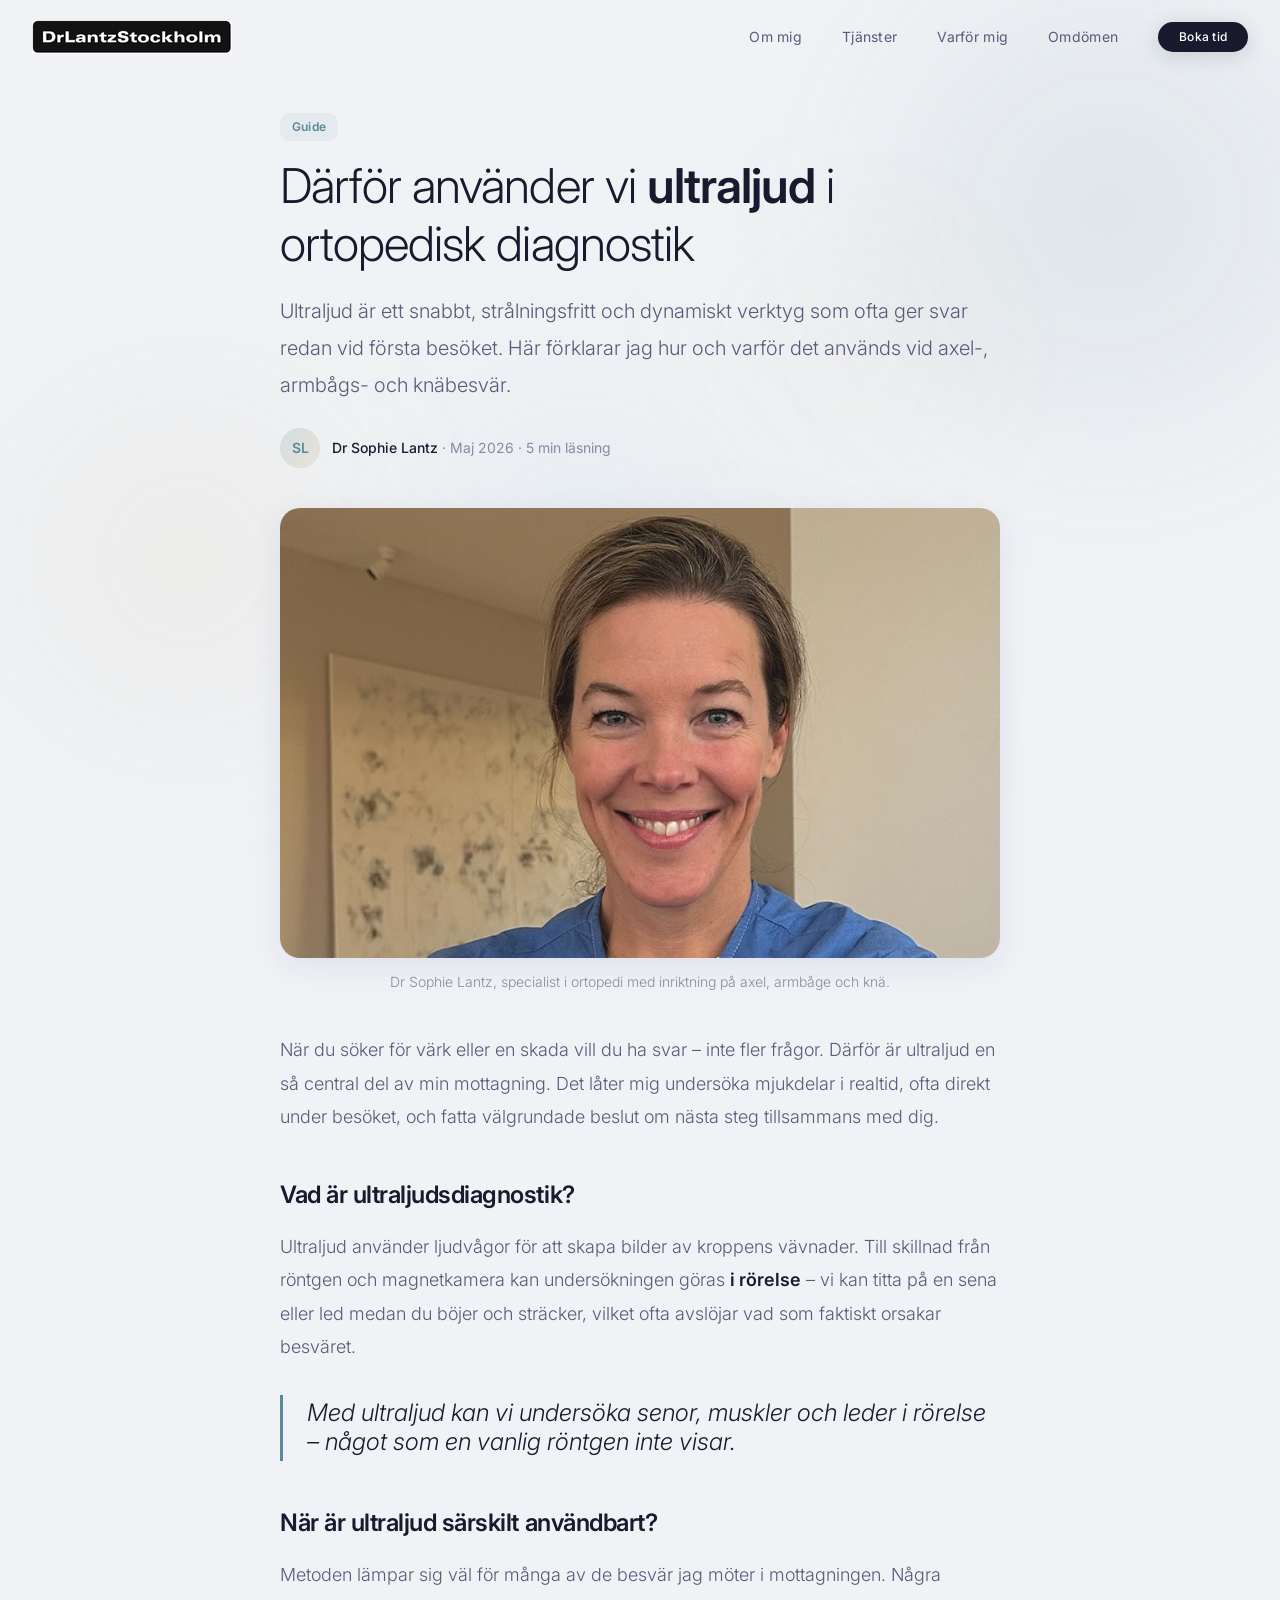
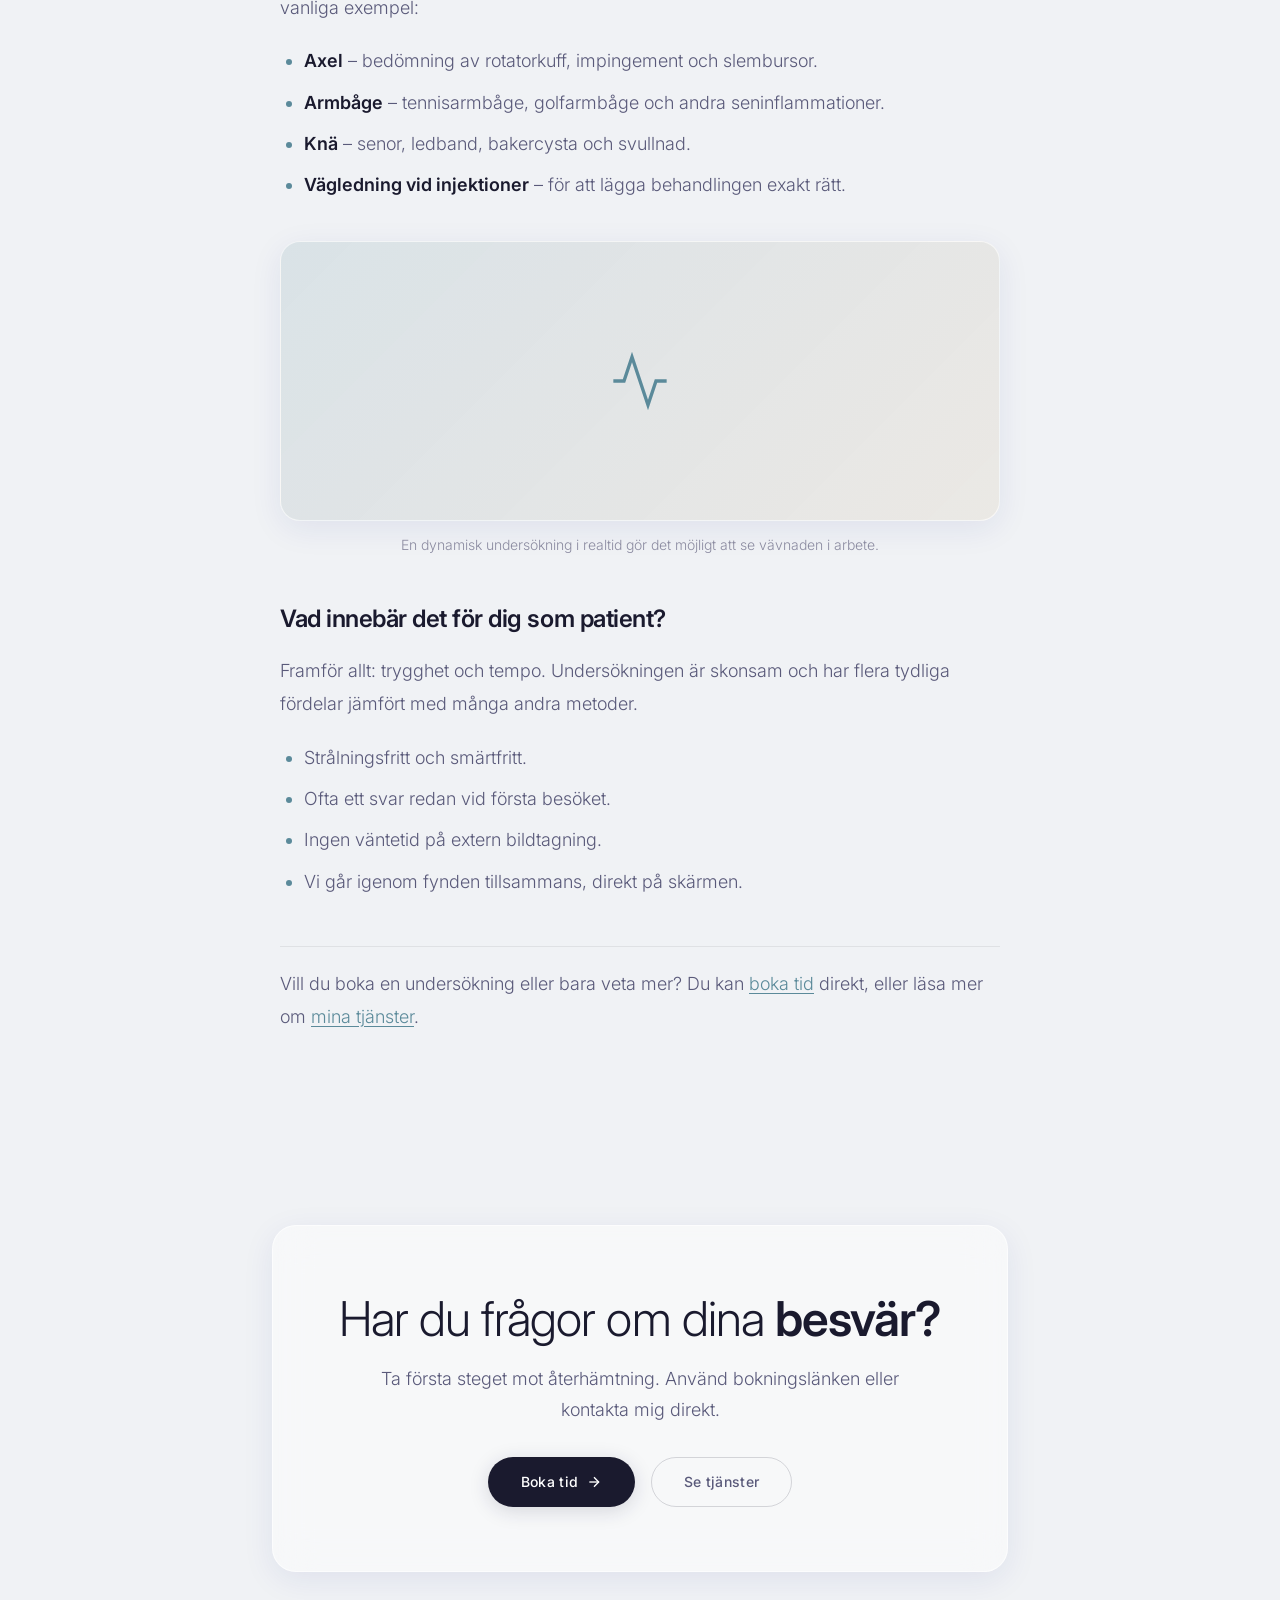
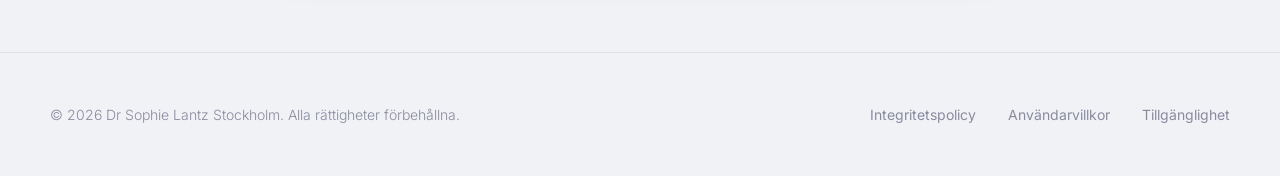
==== artikel.html @ dc2c9c7b "WIP" ====
<!DOCTYPE html>
<html lang="sv">
<head>
  <meta charset="UTF-8">
  <meta name="viewport" content="width=device-width, initial-scale=1.0">
  <title>Därför använder vi ultraljud i ortopedisk diagnostik — Dr Sophie Lantz Stockholm</title>
  <meta name="description" content="Ultraljud är ett snabbt, strålningsfritt och dynamiskt verktyg som ofta ger svar redan vid första besöket. Så används det vid axel-, armbågs- och knäbesvär.">
  <link rel="stylesheet" href="/style.css">
</head>
<body>

  <!-- Ambient Background -->
  <div class="ambient" aria-hidden="true">
    <div class="ambient__shape ambient__shape--1"></div>
    <div class="ambient__shape ambient__shape--2"></div>
    <div class="ambient__shape ambient__shape--3"></div>
    <div class="ambient__shape ambient__shape--4"></div>
    <div class="ambient__shape ambient__shape--5"></div>
  </div>

  <!-- Navigation -->
  <nav class="site-header" id="elaraNav">
    <div class="site-header__inner">
      <a href="index.html" class="brand">
        <img src="images/logo-drlantzstockholm.png" alt="Dr Lantz Stockholm">
      </a>
      <ul class="nav">
        <li><a href="index.html#about" class="nav-link">Om mig</a></li>
        <li><a href="tjanster.html" class="nav-link">Tjänster</a></li>
        <li><a href="index.html#why" class="nav-link">Varför mig</a></li>
        <li><a href="index.html#testimonials" class="nav-link">Omdömen</a></li>
        <li><a href="index.html#contact" class="btn btn-primary btn-sm">Boka tid</a></li>
      </ul>
      <button class="nav-toggle" id="elaraMobileToggle" aria-label="Öppna meny">
        <span></span>
        <span></span>
        <span></span>
      </button>
    </div>
  </nav>

  <!-- Mobile Menu -->
  <div class="mobile-menu" id="elaraMobileMenu">
    <a href="index.html#about" class="mobile-menu__link" data-mobile-link="">Om mig</a>
    <a href="tjanster.html" class="mobile-menu__link" data-mobile-link="">Tjänster</a>
    <a href="index.html#why" class="mobile-menu__link" data-mobile-link="">Varför mig</a>
    <a href="index.html#testimonials" class="mobile-menu__link" data-mobile-link="">Omdömen</a>
    <a href="index.html#contact" class="mobile-menu__link" data-mobile-link="">Boka tid</a>
  </div>

  <!-- Article -->
  <main>
    <section class="section">
      <div class="container">
        <article class="article">
          <header class="article-header elara-fade-up">
            <span class="tag">Guide</span>
            <h1 class="article-title">
              Därför använder vi <strong>ultraljud</strong> i ortopedisk diagnostik
            </h1>
            <p class="article-lead">
              Ultraljud är ett snabbt, strålningsfritt och dynamiskt verktyg som ofta ger svar
              redan vid första besöket. Här förklarar jag hur och varför det används vid
              axel-, armbågs- och knäbesvär.
            </p>
            <div class="article-meta">
              <span class="avatar">SL</span>
              <span class="article-meta__text">
                <span class="article-meta__name">Dr Sophie Lantz</span> · Maj 2026 · 5 min läsning
              </span>
            </div>
          </header>

          <figure class="figure figure--lead elara-fade-up elara-fade-up--d1">
            <img src="images/sophie-bergerheim_orig.jpg" alt="Dr Sophie Lantz undersöker en patient med ultraljud">
            <figcaption>Dr Sophie Lantz, specialist i ortopedi med inriktning på axel, armbåge och knä.</figcaption>
          </figure>

          <div class="article-body elara-fade-up elara-fade-up--d2">
            <p>
              När du söker för värk eller en skada vill du ha svar – inte fler frågor. Därför är
              ultraljud en så central del av min mottagning. Det låter mig undersöka mjukdelar
              i realtid, ofta direkt under besöket, och fatta välgrundade beslut om nästa steg
              tillsammans med dig.
            </p>

            <h2>Vad är ultraljudsdiagnostik?</h2>
            <p>
              Ultraljud använder ljudvågor för att skapa bilder av kroppens vävnader. Till skillnad
              från röntgen och magnetkamera kan undersökningen göras <strong>i rörelse</strong> –
              vi kan titta på en sena eller led medan du böjer och sträcker, vilket ofta avslöjar
              vad som faktiskt orsakar besväret.
            </p>
            <blockquote>
              Med ultraljud kan vi undersöka senor, muskler och leder i rörelse – något som en
              vanlig röntgen inte visar.
            </blockquote>

            <h2>När är ultraljud särskilt användbart?</h2>
            <p>
              Metoden lämpar sig väl för många av de besvär jag möter i mottagningen. Några
              vanliga exempel:
            </p>
            <ul>
              <li><strong>Axel</strong> – bedömning av rotatorkuff, impingement och slembursor.</li>
              <li><strong>Armbåge</strong> – tennisarmbåge, golfarmbåge och andra seninflammationer.</li>
              <li><strong>Knä</strong> – senor, ledband, bakercysta och svullnad.</li>
              <li><strong>Vägledning vid injektioner</strong> – för att lägga behandlingen exakt rätt.</li>
            </ul>

            <figure class="figure">
              <div class="figure__panel">
                <svg viewBox="0 0 24 24"><polyline points="22 12 18 12 15 21 9 3 6 12 2 12"></polyline></svg>
              </div>
              <figcaption>En dynamisk undersökning i realtid gör det möjligt att se vävnaden i arbete.</figcaption>
            </figure>

            <h2>Vad innebär det för dig som patient?</h2>
            <p>
              Framför allt: trygghet och tempo. Undersökningen är skonsam och har flera tydliga
              fördelar jämfört med många andra metoder.
            </p>
            <ul>
              <li>Strålningsfritt och smärtfritt.</li>
              <li>Ofta ett svar redan vid första besöket.</li>
              <li>Ingen väntetid på extern bildtagning.</li>
              <li>Vi går igenom fynden tillsammans, direkt på skärmen.</li>
            </ul>

            <hr>

            <p>
              Vill du boka en undersökning eller bara veta mer? Du kan
              <a href="index.html#contact">boka tid</a> direkt, eller läsa mer om
              <a href="tjanster.html">mina tjänster</a>.
            </p>
          </div>
        </article>
      </div>
    </section>

    <!-- CTA -->
    <section class="section section--tight" id="cta">
      <div class="container container--narrow">
        <div class="cta glass elara-fade-up">
          <h2 class="cta__title">Har du frågor om dina <strong>besvär?</strong></h2>
          <p class="cta__text">
            Ta första steget mot återhämtning. Använd bokningslänken eller kontakta mig direkt.
          </p>
          <div class="cta__actions">
            <a href="index.html#contact" class="btn btn-primary">
              Boka tid
              <svg class="btn__arrow" width="16" height="16" viewBox="0 0 24 24" fill="none" stroke="currentColor" stroke-width="2">
                <line x1="5" y1="12" x2="19" y2="12"></line>
                <polyline points="12 5 19 12 12 19"></polyline>
              </svg>
            </a>
            <a href="tjanster.html" class="btn btn-outline">Se tjänster</a>
          </div>
        </div>
      </div>
    </section>
  </main>

  <!-- Footer -->
  <footer class="site-footer">
    <div class="site-footer__inner">
      <p class="site-footer__copy">© 2026 Dr Sophie Lantz Stockholm. Alla rättigheter förbehållna.</p>
      <ul class="footer-links">
        <li><a href="#" class="footer-link">Integritetspolicy</a></li>
        <li><a href="#" class="footer-link">Användarvillkor</a></li>
        <li><a href="#" class="footer-link">Tillgänglighet</a></li>
      </ul>
    </div>
  </footer>

  <script>
    (function () {
      'use strict';

      // ====== Navigation scroll effect ======
      var nav = document.getElementById('elaraNav');
      if (nav) {
        window.addEventListener('scroll', function () {
          if (window.pageYOffset > 50) {
            nav.classList.add('elara-nav--scrolled');
          } else {
            nav.classList.remove('elara-nav--scrolled');
          }
        }, { passive: true });
      }

      // ====== Mobile menu toggle ======
      var mobileToggle = document.getElementById('elaraMobileToggle');
      var mobileMenu = document.getElementById('elaraMobileMenu');
      var mobileLinks = document.querySelectorAll('[data-mobile-link]');

      function closeMobileMenu() {
        if (!mobileMenu || !mobileToggle) return;
        mobileMenu.classList.remove('elara-mobile-menu--open');
        mobileToggle.classList.remove('elara-nav__mobile-toggle--active');
        document.body.style.overflow = '';
      }

      if (mobileToggle && mobileMenu) {
        mobileToggle.addEventListener('click', function () {
          var isOpen = mobileMenu.classList.contains('elara-mobile-menu--open');
          mobileMenu.classList.toggle('elara-mobile-menu--open');
          mobileToggle.classList.toggle('elara-nav__mobile-toggle--active');
          document.body.style.overflow = isOpen ? '' : 'hidden';
        });
      }
      mobileLinks.forEach(function (link) {
        link.addEventListener('click', closeMobileMenu);
      });

      // ====== Scroll reveal animations ======
      var fadeElements = document.querySelectorAll('.elara-fade-up');

      function revealOnScroll() {
        var triggerPoint = window.innerHeight * 0.88;
        fadeElements.forEach(function (el) {
          if (el.getBoundingClientRect().top < triggerPoint) {
            el.classList.add('elara-fade-up--visible');
          }
        });
      }
      revealOnScroll();
      window.addEventListener('scroll', revealOnScroll, { passive: true });

      // ====== Smooth anchor scrolling (same-page anchors only) ======
      document.querySelectorAll('a[href^="#"]').forEach(function (anchor) {
        anchor.addEventListener('click', function (e) {
          var target = document.querySelector(this.getAttribute('href'));
          if (target) {
            e.preventDefault();
            var navHeight = nav ? nav.offsetHeight : 0;
            var targetPosition = target.getBoundingClientRect().top + window.pageYOffset - navHeight;
            window.scrollTo({ top: targetPosition, behavior: 'smooth' });
          }
        });
      });
    })();
  </script>

</body>
</html>
---- style.css ----
/* ==========================================================================
   Klar Clinic Design System — style.css
   Single source of truth. Standalone. No dependencies except the Inter webfont.
   A calm, glassmorphic medical brand: soft gray-blue canvas, frosted glass
   surfaces, teal + warm-gold accents, light Inter typography.

   Table of contents
     1. Design tokens (:root)
     2. Reset & base
     3. Layout primitives
     4. Decorative ambient background
     5. Components
     6. Motion & JavaScript interaction hooks
     7. Utility classes
     8. Responsive breakpoints
     9. Dark theme
   ========================================================================== */

@import url("https://fonts.googleapis.com/css2?family=Inter:wght@200;300;400;500;600;700&display=swap");

/* ==========================================================================
   1. DESIGN TOKENS
   ========================================================================== */
:root {
  /* --- Raw palette ---------------------------------------------------- */
  --color-white: #ffffff;
  --color-black: #0e0e1a;

  --color-gray-50: #f7f8fa;
  --color-gray-100: #f0f2f5;
  --color-gray-200: #e3e6ec;
  --color-gray-300: #ccd1dc;
  --color-gray-400: #a3a9bb;
  --color-gray-500: #8a8aa0;
  --color-gray-600: #5a5a7a;
  --color-gray-700: #3c3c56;
  --color-gray-800: #26263c;
  --color-gray-900: #1a1a2e;

  --color-teal-300: #7ab0c0;
  --color-teal-400: #6a9fb0;
  --color-teal-500: #5b8a9a;
  --color-teal-600: #4c7585;
  --color-teal-700: #3d5e6c;

  --color-gold-300: #d8bd8a;
  --color-gold-400: #c9a96e;
  --color-gold-500: #b8975a;

  --color-red-500: #c0563f;

  /* Translucent glass primitives */
  --glass-bg: rgba(255, 255, 255, 0.45);
  --glass-border: rgba(255, 255, 255, 0.6);
  --glass-shadow: rgba(31, 38, 135, 0.08);
  --glass-blur: 20px;

  /* --- Semantic tokens ------------------------------------------------ */
  --background: var(--color-gray-100);
  --foreground: var(--color-gray-900);

  --card: var(--glass-bg);
  --card-foreground: var(--color-gray-900);
  --card-solid: rgba(255, 255, 255, 0.7);

  --primary: var(--color-gray-900);
  --primary-foreground: var(--color-white);

  --secondary: var(--color-teal-500);
  --secondary-foreground: var(--color-white);

  --accent: var(--color-teal-500);
  --accent-hover: var(--color-teal-600);
  --accent-foreground: var(--color-white);
  --accent-gold: var(--color-gold-400);
  --accent-soft: rgba(91, 138, 154, 0.08);
  --accent-soft-strong: rgba(91, 138, 154, 0.15);

  --muted: var(--color-gray-200);
  --muted-foreground: var(--color-gray-600);
  --subtle-foreground: var(--color-gray-500);

  --destructive: var(--color-red-500);
  --destructive-foreground: var(--color-white);

  --border: rgba(26, 26, 46, 0.08);
  --border-strong: rgba(26, 26, 46, 0.16);
  --input: rgba(255, 255, 255, 0.6);
  --input-focus: rgba(255, 255, 255, 0.85);
  --ring: rgba(91, 138, 154, 0.35);

  /* Compatibility alias: the page's frozen inline script writes
     `background: var(--color-accent)` on the contact submit button. */
  --color-accent: var(--accent);

  /* --- Typography ----------------------------------------------------- */
  --font-sans: "Inter", -apple-system, BlinkMacSystemFont, "Segoe UI", Roboto, sans-serif;

  --text-xs: 0.75rem;
  --text-sm: 0.875rem;
  --text-base: 1rem;
  --text-lg: 1.125rem;
  --text-xl: 1.25rem;
  --text-2xl: 1.5rem;
  --text-3xl: 1.875rem;
  --text-4xl: 2.25rem;
  --text-5xl: 3rem;
  --text-hero: clamp(2.5rem, 6vw, 4.5rem);
  --text-display: clamp(2rem, 4vw, 3rem);

  --font-thin: 200;
  --font-light: 300;
  --font-regular: 400;
  --font-medium: 500;
  --font-semibold: 600;
  --font-bold: 700;

  --leading-tight: 1.1;
  --leading-snug: 1.2;
  --leading-normal: 1.5;
  --leading-relaxed: 1.7;
  --leading-loose: 1.85;

  --tracking-tighter: -0.04em;
  --tracking-tight: -0.02em;
  --tracking-normal: 0;
  --tracking-wide: 0.02em;
  --tracking-wider: 0.08em;
  --tracking-widest: 0.2em;

  /* --- Spacing (4px base scale) -------------------------------------- */
  --space-0: 0;
  --space-1: 0.25rem;
  --space-2: 0.5rem;
  --space-3: 0.75rem;
  --space-4: 1rem;
  --space-5: 1.25rem;
  --space-6: 1.5rem;
  --space-8: 2rem;
  --space-10: 2.5rem;
  --space-12: 3rem;
  --space-16: 4rem;
  --space-20: 5rem;
  --space-24: 6rem;
  --space-28: 7rem;

  /* --- Layout --------------------------------------------------------- */
  --content-width: 1180px;
  --content-width-wide: 1280px;
  --content-width-narrow: 800px;
  --content-width-prose: 720px;
  --header-height: 72px;

  /* --- Radii ---------------------------------------------------------- */
  --radius-sm: 10px;
  --radius-md: 14px;
  --radius-lg: 20px;
  --radius-xl: 24px;
  --radius-full: 100px;

  /* --- Shadows / elevation ------------------------------------------- */
  --shadow-sm: 0 4px 30px rgba(0, 0, 0, 0.04);
  --shadow-md: 0 8px 32px rgba(31, 38, 135, 0.08);
  --shadow-lg: 0 20px 60px rgba(31, 38, 135, 0.1);
  --shadow-accent: 0 12px 35px rgba(91, 138, 154, 0.35);

  /* --- Motion --------------------------------------------------------- */
  --transition-fast: all 0.25s ease;
  --transition-smooth: all 0.4s cubic-bezier(0.25, 0.46, 0.45, 0.94);
  --ease-smooth: cubic-bezier(0.25, 0.46, 0.45, 0.94);
}

/* ==========================================================================
   2. RESET & BASE
   ========================================================================== */
*,
*::before,
*::after {
  margin: 0;
  padding: 0;
  box-sizing: border-box;
}

html {
  font-size: 16px;
  scroll-behavior: smooth;
  -webkit-text-size-adjust: 100%;
}

body {
  font-family: var(--font-sans);
  font-weight: var(--font-regular);
  line-height: var(--leading-relaxed);
  color: var(--foreground);
  background: var(--background);
  overflow-x: hidden;
  -webkit-font-smoothing: antialiased;
  -moz-osx-font-smoothing: grayscale;
  transition: background 0.4s ease, color 0.4s ease;
}

h1, h2, h3, h4, h5, h6 {
  line-height: var(--leading-snug);
  letter-spacing: var(--tracking-tight);
  font-weight: var(--font-semibold);
  color: var(--foreground);
}

h1 { font-size: var(--text-4xl); }
h2 { font-size: var(--text-3xl); }
h3 { font-size: var(--text-2xl); }
h4 { font-size: var(--text-xl); }
h5 { font-size: var(--text-lg); }
h6 { font-size: var(--text-base); }

p { color: var(--muted-foreground); }

a {
  color: var(--accent);
  text-decoration: none;
  transition: var(--transition-fast);
}
a:hover { color: var(--accent-hover); }

img,
svg,
video {
  display: block;
  max-width: 100%;
}

button,
input,
select,
textarea {
  font: inherit;
  color: inherit;
}

:focus-visible {
  outline: 2px solid var(--accent);
  outline-offset: 2px;
}

::selection {
  background: var(--accent-soft-strong);
  color: var(--foreground);
}

/* ==========================================================================
   3. LAYOUT PRIMITIVES
   ========================================================================== */
.container {
  width: 100%;
  max-width: var(--content-width);
  margin-inline: auto;
  padding-inline: var(--space-8);
}
.container--wide { max-width: var(--content-width-wide); }
.container--narrow { max-width: var(--content-width-narrow); }

.section {
  position: relative;
  z-index: 1;
  padding-block: var(--space-28);
}
.section--tight { padding-block: var(--space-20); }

.section-head {
  text-align: center;
  max-width: 640px;
  margin-inline: auto;
  margin-bottom: var(--space-16);
}

/* Eyebrow / section label with leading rule */
.eyebrow {
  display: inline-block;
  position: relative;
  padding-left: var(--space-8);
  font-size: var(--text-xs);
  font-weight: var(--font-semibold);
  text-transform: uppercase;
  letter-spacing: var(--tracking-widest);
  color: var(--accent);
  margin-bottom: var(--space-4);
}
.eyebrow::before {
  content: "";
  position: absolute;
  left: 0;
  top: 50%;
  transform: translateY(-50%);
  width: 1.25rem;
  height: 1px;
  background: var(--accent);
}
.section-head .eyebrow::before { display: none; }
.section-head .eyebrow { padding-left: 0; }

.section-title {
  font-size: var(--text-display);
  font-weight: var(--font-light);
  line-height: var(--leading-snug);
  letter-spacing: var(--tracking-tight);
  color: var(--foreground);
  margin-bottom: var(--space-5);
}
.section-title strong { font-weight: var(--font-semibold); }
.section-title em {
  font-style: normal;
  color: var(--accent);
}

.section-subtitle {
  font-size: var(--text-lg);
  font-weight: var(--font-light);
  line-height: var(--leading-loose);
  color: var(--muted-foreground);
  max-width: 560px;
}
.section-head .section-subtitle { margin-inline: auto; }

/* Generic split / two-column layout */
.split {
  display: grid;
  grid-template-columns: 1fr 1fr;
  gap: var(--space-20);
  align-items: center;
}

/* Responsive auto grids */
.grid { display: grid; }
.grid-2 { display: grid; grid-template-columns: repeat(2, 1fr); gap: var(--space-6); }
.grid-3 { display: grid; grid-template-columns: repeat(3, 1fr); gap: var(--space-6); }

/* ==========================================================================
   4. DECORATIVE AMBIENT BACKGROUND
   ========================================================================== */
.ambient {
  position: fixed;
  inset: 0;
  z-index: 0;
  overflow: hidden;
  pointer-events: none;
}
.ambient__shape {
  position: absolute;
  border-radius: var(--radius-full);
  filter: blur(80px);
  opacity: 0.5;
  animation: ambient-float 24s ease-in-out infinite;
}
.ambient__shape--1 {
  width: 600px; height: 600px; top: -10%; right: -10%;
  background: radial-gradient(circle, rgba(91, 138, 154, 0.3), transparent 70%);
  animation-duration: 25s;
}
.ambient__shape--2 {
  width: 500px; height: 500px; bottom: 10%; left: -5%;
  background: radial-gradient(circle, rgba(201, 169, 110, 0.2), transparent 70%);
  animation-delay: -5s; animation-duration: 22s;
}
.ambient__shape--3 {
  width: 400px; height: 400px; top: 40%; left: 30%;
  background: radial-gradient(circle, rgba(122, 176, 192, 0.25), transparent 70%);
  animation-delay: -10s; animation-duration: 28s;
}
.ambient__shape--4 {
  width: 350px; height: 350px; top: 20%; right: 20%;
  background: radial-gradient(circle, rgba(201, 169, 110, 0.15), transparent 70%);
  animation-delay: -7s; animation-duration: 30s;
}
.ambient__shape--5 {
  width: 450px; height: 450px; bottom: -5%; right: 25%;
  background: radial-gradient(circle, rgba(91, 138, 154, 0.2), transparent 70%);
  animation-delay: -12s; animation-duration: 26s;
}
@keyframes ambient-float {
  0%, 100% { transform: translate(0, 0) scale(1); }
  25% { transform: translate(30px, -40px) scale(1.05); }
  50% { transform: translate(-20px, 20px) scale(0.95); }
  75% { transform: translate(15px, 35px) scale(1.02); }
}

/* ==========================================================================
   5. COMPONENTS
   ========================================================================== */

/* --- Glass surface mixin (utility-style helper) ----------------------- */
.glass {
  background: var(--glass-bg);
  -webkit-backdrop-filter: blur(var(--glass-blur));
  backdrop-filter: blur(var(--glass-blur));
  border: 1px solid var(--glass-border);
  box-shadow: var(--shadow-md);
}

/* --- Buttons ---------------------------------------------------------- */
.btn {
  display: inline-flex;
  align-items: center;
  justify-content: center;
  gap: var(--space-2);
  font-family: var(--font-sans);
  font-size: var(--text-sm);
  font-weight: var(--font-medium);
  letter-spacing: var(--tracking-wide);
  line-height: 1;
  padding: var(--space-4) var(--space-8);
  border: 1px solid transparent;
  border-radius: var(--radius-full);
  cursor: pointer;
  text-decoration: none;
  transition: var(--transition-smooth);
  white-space: nowrap;
}

.btn-primary {
  background: var(--primary);
  color: var(--primary-foreground);
  box-shadow: 0 4px 20px rgba(26, 26, 46, 0.15);
}
.btn-primary:hover {
  background: var(--accent);
  color: var(--accent-foreground);
  transform: translateY(-2px);
  box-shadow: var(--shadow-accent);
}

.btn-accent {
  background: var(--accent);
  color: var(--accent-foreground);
  box-shadow: 0 4px 20px rgba(91, 138, 154, 0.25);
}
.btn-accent:hover {
  background: var(--accent-hover);
  color: var(--accent-foreground);
  transform: translateY(-2px);
  box-shadow: var(--shadow-accent);
}

.btn-outline {
  background: transparent;
  color: var(--muted-foreground);
  border-color: var(--border-strong);
}
.btn-outline:hover {
  color: var(--foreground);
  border-color: var(--foreground);
  transform: translateY(-2px);
}

.btn-ghost {
  background: transparent;
  color: var(--accent);
  padding-inline: var(--space-4);
}
.btn-ghost:hover {
  background: var(--accent-soft);
  color: var(--accent-hover);
}

/* Sizes */
.btn-sm { padding: var(--space-2) var(--space-5); font-size: var(--text-xs); }
.btn-lg { padding: var(--space-5) var(--space-10); font-size: var(--text-base); }
.btn-block { width: 100%; }

/* Arrow icon nudge */
.btn__arrow { transition: transform 0.3s ease; }
.btn:hover .btn__arrow { transform: translateX(3px); }

/* --- Badge / pill ----------------------------------------------------- */
.badge {
  display: inline-flex;
  align-items: center;
  gap: var(--space-2);
  padding: var(--space-2) var(--space-5);
  border-radius: var(--radius-full);
  background: var(--accent-soft);
  border: 1px solid var(--accent-soft-strong);
  color: var(--accent);
  font-size: var(--text-xs);
  font-weight: var(--font-medium);
  letter-spacing: var(--tracking-wider);
  text-transform: uppercase;
}
.badge__dot {
  width: 6px;
  height: 6px;
  border-radius: var(--radius-full);
  background: var(--accent-gold);
  animation: badge-pulse 2s ease-in-out infinite;
}
@keyframes badge-pulse {
  0%, 100% { opacity: 1; transform: scale(1); }
  50% { opacity: 0.5; transform: scale(1.3); }
}

/* --- Tag -------------------------------------------------------------- */
.tag {
  display: inline-flex;
  align-items: center;
  padding: var(--space-1) var(--space-3);
  border-radius: var(--radius-sm);
  background: var(--accent-soft);
  color: var(--accent);
  font-size: var(--text-xs);
  font-weight: var(--font-semibold);
  letter-spacing: var(--tracking-wide);
}
.tag--gold { background: rgba(201, 169, 110, 0.12); color: var(--accent-gold); }
.tag--neutral { background: var(--muted); color: var(--muted-foreground); }

/* --- Icon box --------------------------------------------------------- */
.icon-box {
  display: inline-flex;
  align-items: center;
  justify-content: center;
  width: 56px;
  height: 56px;
  border-radius: var(--radius-md);
  background: var(--accent-soft);
  flex-shrink: 0;
  transition: var(--transition-smooth);
}
.icon-box svg {
  width: 26px;
  height: 26px;
  stroke: var(--accent);
  fill: none;
  stroke-width: 1.5;
}
.icon-box--sm { width: 40px; height: 40px; border-radius: var(--radius-sm); }
.icon-box--sm svg { width: 18px; height: 18px; }
.icon-box--md { width: 48px; height: 48px; }
.icon-box--md svg { width: 20px; height: 20px; }

/* --- Card ------------------------------------------------------------- */
.card {
  position: relative;
  background: var(--card);
  -webkit-backdrop-filter: blur(var(--glass-blur));
  backdrop-filter: blur(var(--glass-blur));
  border: 1px solid var(--glass-border);
  border-radius: var(--radius-lg);
  box-shadow: var(--shadow-md);
  padding: var(--space-8);
  color: var(--card-foreground);
}
.card__header { margin-bottom: var(--space-4); }
.card__title {
  font-size: var(--text-xl);
  font-weight: var(--font-semibold);
  letter-spacing: var(--tracking-tight);
  color: var(--foreground);
  margin-bottom: var(--space-3);
}
.card__body {
  font-size: var(--text-sm);
  font-weight: var(--font-light);
  line-height: var(--leading-relaxed);
  color: var(--subtle-foreground);
}
.card__footer { margin-top: var(--space-5); }

/* Interactive lift on hover */
.card--interactive { cursor: default; }
.card--interactive:hover {
  transform: translateY(-6px);
  box-shadow: var(--shadow-lg), 0 0 0 1px var(--accent-soft-strong);
}
.card--interactive:hover .icon-box { background: rgba(91, 138, 154, 0.12); }

/* Feature card = padded glass card with icon */
.card--feature { padding: var(--space-10) var(--space-8); }
.card--feature .icon-box { margin-bottom: var(--space-6); }

/* Large card = roomy panel (e.g. contact form wrapper) */
.card--lg { padding: var(--space-10); border-radius: var(--radius-xl); }

/* Numbered point card */
.card--number { padding: var(--space-8) var(--space-6); border-radius: var(--radius-lg); }
.card__number {
  font-size: var(--text-xs);
  font-weight: var(--font-semibold);
  letter-spacing: var(--tracking-wider);
  color: var(--accent-gold);
  margin-bottom: var(--space-4);
}

/* In-card link */
.card__link {
  display: inline-flex;
  align-items: center;
  gap: var(--space-2);
  margin-top: var(--space-5);
  font-size: var(--text-sm);
  font-weight: var(--font-medium);
  color: var(--accent);
  text-decoration: none;
  transition: var(--transition-fast);
}
.card__link svg { width: 14px; height: 14px; stroke: currentColor; fill: none; stroke-width: 2; }
.card__link:hover { gap: var(--space-3); color: var(--accent-hover); }

/* --- Testimonial card ------------------------------------------------- */
.testimonial__quote {
  font-size: var(--text-base);
  font-style: italic;
  font-weight: var(--font-light);
  line-height: var(--leading-loose);
  color: var(--muted-foreground);
  margin-bottom: var(--space-6);
}
.testimonial__author {
  display: flex;
  align-items: center;
  gap: var(--space-3);
}
.testimonial__name {
  font-size: var(--text-sm);
  font-weight: var(--font-semibold);
  color: var(--foreground);
}
.testimonial__role {
  font-size: var(--text-xs);
  color: var(--subtle-foreground);
}

.avatar {
  display: inline-flex;
  align-items: center;
  justify-content: center;
  width: 40px;
  height: 40px;
  border-radius: var(--radius-full);
  flex-shrink: 0;
  font-size: var(--text-sm);
  font-weight: var(--font-semibold);
  color: var(--accent);
  background: linear-gradient(135deg, rgba(91, 138, 154, 0.18), rgba(201, 169, 110, 0.18));
}

.stars {
  display: flex;
  gap: 3px;
  margin-bottom: var(--space-6);
}
.stars__star {
  width: 14px;
  height: 14px;
  fill: var(--accent-gold);
}

/* --- Forms ------------------------------------------------------------ */
.field {
  display: flex;
  flex-direction: column;
  gap: var(--space-2);
}
.field-row {
  display: grid;
  grid-template-columns: 1fr 1fr;
  gap: var(--space-5);
}
.label {
  font-size: var(--text-xs);
  font-weight: var(--font-medium);
  text-transform: uppercase;
  letter-spacing: var(--tracking-wider);
  color: var(--subtle-foreground);
}
.input,
.textarea,
.select {
  width: 100%;
  padding: var(--space-3) var(--space-5);
  font-family: var(--font-sans);
  font-size: var(--text-sm);
  font-weight: var(--font-regular);
  color: var(--foreground);
  background: var(--input);
  border: 1px solid var(--border);
  border-radius: var(--radius-md);
  outline: none;
  -webkit-appearance: none;
  appearance: none;
  transition: var(--transition-fast);
}
.input::placeholder,
.textarea::placeholder {
  color: var(--subtle-foreground);
  font-weight: var(--font-light);
}
.input:focus,
.textarea:focus,
.select:focus {
  border-color: var(--accent);
  background: var(--input-focus);
  box-shadow: 0 0 0 3px var(--ring);
}
.textarea {
  resize: vertical;
  min-height: 120px;
}
.select {
  padding-right: var(--space-10);
  background-image: url("data:image/svg+xml,%3Csvg xmlns='http://www.w3.org/2000/svg' width='16' height='16' viewBox='0 0 24 24' fill='none' stroke='%238a8aa0' stroke-width='2'%3E%3Cpolyline points='6 9 12 15 18 9'/%3E%3C/svg%3E");
  background-repeat: no-repeat;
  background-position: right var(--space-4) center;
}

/* --- Site header / navigation ----------------------------------------- */
.site-header {
  position: fixed;
  top: 0;
  left: 0;
  width: 100%;
  z-index: 1000;
  padding: var(--space-5) var(--space-8);
  transition: var(--transition-smooth);
}
.site-header__inner {
  max-width: var(--content-width-wide);
  margin-inline: auto;
  display: flex;
  align-items: center;
  justify-content: space-between;
}

.brand {
  display: inline-flex;
  align-items: center;
  gap: var(--space-2);
  font-size: var(--text-2xl);
  font-weight: var(--font-semibold);
  letter-spacing: var(--tracking-tight);
  color: var(--foreground);
  text-decoration: none;
}
.brand:hover { color: var(--foreground); }
.brand img { height: 34px; width: auto; }
.brand__accent { color: var(--accent); }
.brand__dot {
  display: inline-block;
  width: 8px;
  height: 8px;
  margin-left: 2px;
  border-radius: var(--radius-full);
  background: var(--accent-gold);
}

.nav {
  display: flex;
  align-items: center;
  gap: var(--space-10);
  list-style: none;
}
.nav-link {
  position: relative;
  font-size: var(--text-sm);
  font-weight: var(--font-regular);
  letter-spacing: var(--tracking-wide);
  color: var(--muted-foreground);
  text-decoration: none;
  transition: var(--transition-fast);
}
.nav-link::after {
  content: "";
  position: absolute;
  left: 0;
  bottom: -4px;
  width: 0;
  height: 1.5px;
  background: var(--accent);
  transition: var(--transition-smooth);
}
.nav-link:hover { color: var(--foreground); }
.nav-link:hover::after { width: 100%; }
.nav-link--active { color: var(--foreground); }
.nav-link--active::after { width: 100%; }

/* Hamburger toggle */
.nav-toggle {
  display: none;
  flex-direction: column;
  gap: 5px;
  padding: 4px;
  background: none;
  border: none;
  cursor: pointer;
  z-index: 1001;
}
.nav-toggle span {
  display: block;
  width: 24px;
  height: 1.5px;
  background: var(--foreground);
  transition: var(--transition-smooth);
}

/* Mobile slide-in menu */
.mobile-menu {
  position: fixed;
  top: 0;
  right: -100%;
  width: 100%;
  height: 100vh;
  z-index: 999;
  display: flex;
  flex-direction: column;
  align-items: center;
  justify-content: center;
  gap: var(--space-8);
  background: rgba(240, 242, 245, 0.95);
  -webkit-backdrop-filter: blur(30px);
  backdrop-filter: blur(30px);
  transition: right 0.5s var(--ease-smooth);
}
.mobile-menu__link {
  font-size: var(--text-2xl);
  font-weight: var(--font-light);
  letter-spacing: var(--tracking-wide);
  color: var(--foreground);
  text-decoration: none;
  transition: var(--transition-fast);
}
.mobile-menu__link:hover { color: var(--accent); }

/* --- Hero ------------------------------------------------------------- */
.hero {
  position: relative;
  z-index: 1;
  min-height: 100vh;
  display: flex;
  align-items: center;
  justify-content: center;
  text-align: center;
  padding: var(--space-28) var(--space-8) var(--space-24);
}
.hero__content { max-width: var(--content-width-narrow); }
/* Compact hero for interior/sub pages — clears the fixed header */
.hero--compact { min-height: auto; padding-block: calc(var(--header-height) + var(--space-20)) var(--space-16); }
.hero__title {
  font-size: var(--text-hero);
  font-weight: var(--font-thin);
  line-height: var(--leading-tight);
  letter-spacing: var(--tracking-tighter);
  color: var(--foreground);
  margin-block: var(--space-10) var(--space-6);
}
.hero__title strong { font-weight: var(--font-semibold); }
.hero__title em { font-style: normal; color: var(--accent); }
.hero__lead {
  font-size: var(--text-xl);
  font-weight: var(--font-light);
  line-height: var(--leading-loose);
  color: var(--muted-foreground);
  max-width: 550px;
  margin: 0 auto var(--space-12);
}
.hero__actions {
  display: flex;
  align-items: center;
  justify-content: center;
  gap: var(--space-4);
  flex-wrap: wrap;
}
.hero__scroll {
  position: absolute;
  left: 50%;
  bottom: var(--space-10);
  transform: translateX(-50%);
  display: flex;
  flex-direction: column;
  align-items: center;
  gap: var(--space-2);
  opacity: 0.4;
  animation: hero-bounce 2s ease-in-out infinite;
}
.hero__scroll-line {
  width: 1px;
  height: 40px;
  background: linear-gradient(to bottom, var(--foreground), transparent);
}
@keyframes hero-bounce {
  0%, 100% { transform: translateX(-50%) translateY(0); }
  50% { transform: translateX(-50%) translateY(8px); }
}

/* --- Media frame (about visual) --------------------------------------- */
.media-frame {
  position: relative;
  padding: var(--space-10);
  border-radius: var(--radius-lg);
}
.media-frame__inner {
  width: 100%;
  aspect-ratio: 4 / 5;
  border-radius: var(--radius-md);
  overflow: hidden;
  display: flex;
  align-items: center;
  justify-content: center;
  background: linear-gradient(135deg, rgba(91, 138, 154, 0.15), rgba(201, 169, 110, 0.1));
}
.media-frame__img {
  width: 100%;
  height: 100%;
  object-fit: cover;
}
.stat-float {
  position: absolute;
  right: 0;
  bottom: 0;
  padding: var(--space-6) var(--space-8);
  border-radius: var(--radius-md);
  background: var(--card-solid);
  -webkit-backdrop-filter: blur(var(--glass-blur));
  backdrop-filter: blur(var(--glass-blur));
  border: 1px solid var(--glass-border);
  box-shadow: var(--shadow-md);
}
.stat-float__number {
  font-size: var(--text-4xl);
  font-weight: var(--font-semibold);
  line-height: 1;
  letter-spacing: var(--tracking-tight);
  color: var(--foreground);
}
.stat-float__label {
  margin-top: var(--space-1);
  font-size: var(--text-sm);
  color: var(--subtle-foreground);
}

/* --- Check list (highlights) ------------------------------------------ */
.prose {
  font-size: var(--text-lg);
  font-weight: var(--font-light);
  line-height: var(--leading-loose);
  color: var(--muted-foreground);
}
.prose + .prose { margin-top: var(--space-5); }

.check-list {
  display: flex;
  flex-direction: column;
  gap: var(--space-4);
  margin-top: var(--space-8);
  list-style: none;
}
.check-list__item {
  display: flex;
  align-items: center;
  gap: var(--space-4);
  font-size: var(--text-sm);
  font-weight: var(--font-regular);
  color: var(--foreground);
}

/* --- Contact methods -------------------------------------------------- */
.contact-method {
  display: flex;
  align-items: center;
  gap: var(--space-4);
}
.contact-method__label {
  font-size: var(--text-xs);
  font-weight: var(--font-medium);
  text-transform: uppercase;
  letter-spacing: var(--tracking-wider);
  color: var(--subtle-foreground);
  margin-bottom: var(--space-1);
}
.contact-method__value {
  font-size: var(--text-sm);
  color: var(--foreground);
}
.contact-method__value a { color: var(--foreground); }
.contact-method__value a:hover { color: var(--accent); }

.contact-list {
  display: flex;
  flex-direction: column;
  gap: var(--space-6);
}

/* --- Social links ----------------------------------------------------- */
.social-list {
  display: flex;
  gap: var(--space-4);
  margin-top: var(--space-8);
  list-style: none;
}
.social-link {
  display: inline-flex;
  align-items: center;
  justify-content: center;
  width: 40px;
  height: 40px;
  border-radius: var(--radius-sm);
  background: var(--accent-soft);
  transition: var(--transition-smooth);
}
.social-link:hover {
  background: var(--accent-soft-strong);
  transform: translateY(-2px);
}
.social-link svg { width: 18px; height: 18px; stroke: var(--accent); fill: none; stroke-width: 1.5; }

/* --- CTA band --------------------------------------------------------- */
.cta {
  text-align: center;
  padding: var(--space-16) var(--space-10);
  border-radius: var(--radius-xl);
}
.cta__title {
  font-size: var(--text-display);
  font-weight: var(--font-light);
  letter-spacing: var(--tracking-tight);
  color: var(--foreground);
  margin-bottom: var(--space-4);
}
.cta__title strong { font-weight: var(--font-semibold); }
.cta__text {
  font-size: var(--text-lg);
  font-weight: var(--font-light);
  color: var(--muted-foreground);
  max-width: 520px;
  margin: 0 auto var(--space-8);
}
.cta__actions {
  display: flex;
  justify-content: center;
  gap: var(--space-4);
  flex-wrap: wrap;
}

/* --- Footer ----------------------------------------------------------- */
.site-footer {
  position: relative;
  z-index: 1;
  padding: var(--space-12) var(--space-8);
  border-top: 1px solid var(--border);
}
.site-footer__inner {
  max-width: var(--content-width);
  margin-inline: auto;
  display: flex;
  align-items: center;
  justify-content: space-between;
  flex-wrap: wrap;
  gap: var(--space-4);
}
.site-footer__copy {
  font-size: var(--text-sm);
  font-weight: var(--font-light);
  color: var(--subtle-foreground);
}
.footer-links {
  display: flex;
  gap: var(--space-8);
  list-style: none;
}
.footer-link {
  font-size: var(--text-sm);
  color: var(--subtle-foreground);
  text-decoration: none;
  transition: var(--transition-fast);
}
.footer-link:hover { color: var(--foreground); }

/* --- Showcase panel (large gradient icon panel) ----------------------- */
.showcase-panel {
  display: flex;
  align-items: center;
  justify-content: center;
  min-height: 320px;
  padding: var(--space-10);
  border-radius: var(--radius-xl);
  border: 1px solid var(--glass-border);
  background: linear-gradient(135deg, rgba(91, 138, 154, 0.15), rgba(201, 169, 110, 0.12));
}
.showcase-panel__icon {
  display: inline-flex;
  align-items: center;
  justify-content: center;
  width: 120px;
  height: 120px;
  border-radius: var(--radius-full);
  background: var(--card-solid);
  -webkit-backdrop-filter: blur(var(--glass-blur));
  backdrop-filter: blur(var(--glass-blur));
  box-shadow: var(--shadow-md);
}
.showcase-panel__icon svg { width: 52px; height: 52px; stroke: var(--accent); fill: none; stroke-width: 1.25; }

/* --- Steps (process timeline) ----------------------------------------- */
.steps {
  display: grid;
  grid-template-columns: repeat(4, 1fr);
  gap: var(--space-8);
}
.step { position: relative; }
.step__num {
  display: inline-flex;
  align-items: center;
  justify-content: center;
  width: 48px;
  height: 48px;
  border-radius: var(--radius-full);
  background: var(--accent-soft);
  color: var(--accent);
  font-size: var(--text-lg);
  font-weight: var(--font-semibold);
  margin-bottom: var(--space-5);
}
.step__title {
  font-size: var(--text-lg);
  font-weight: var(--font-semibold);
  color: var(--foreground);
  margin-bottom: var(--space-2);
}
.step__text {
  font-size: var(--text-sm);
  font-weight: var(--font-light);
  line-height: var(--leading-relaxed);
  color: var(--subtle-foreground);
}

/* --- Accordion (FAQ) -------------------------------------------------- */
.accordion {
  margin-bottom: var(--space-4);
  border: 1px solid var(--border);
  border-radius: var(--radius-md);
  background: var(--card);
  -webkit-backdrop-filter: blur(var(--glass-blur));
  backdrop-filter: blur(var(--glass-blur));
  overflow: hidden;
}
.accordion__summary {
  display: flex;
  align-items: center;
  justify-content: space-between;
  gap: var(--space-4);
  padding: var(--space-5) var(--space-6);
  font-size: var(--text-base);
  font-weight: var(--font-medium);
  color: var(--foreground);
  cursor: pointer;
  list-style: none;
}
.accordion__summary::-webkit-details-marker { display: none; }
.accordion__summary::after {
  content: "";
  flex-shrink: 0;
  width: 9px;
  height: 9px;
  border-right: 1.5px solid var(--accent);
  border-bottom: 1.5px solid var(--accent);
  transform: rotate(45deg);
  transition: transform 0.3s ease;
}
.accordion[open] .accordion__summary::after { transform: rotate(-135deg); }
.accordion__body {
  padding: 0 var(--space-6) var(--space-5);
  font-size: var(--text-sm);
  font-weight: var(--font-light);
  line-height: var(--leading-loose);
  color: var(--muted-foreground);
}

/* --- Article / long-form editorial content ---------------------------- */
.article {
  max-width: var(--content-width-prose);
  margin-inline: auto;
}

.article-header { margin-bottom: var(--space-10); }
.article-title {
  font-size: var(--text-display);
  font-weight: var(--font-light);
  line-height: var(--leading-snug);
  letter-spacing: var(--tracking-tight);
  color: var(--foreground);
  margin-block: var(--space-4) var(--space-5);
}
.article-title strong { font-weight: var(--font-semibold); }
.article-lead {
  font-size: var(--text-xl);
  font-weight: var(--font-light);
  line-height: var(--leading-loose);
  color: var(--muted-foreground);
}
.article-meta {
  display: flex;
  align-items: center;
  gap: var(--space-3);
  margin-top: var(--space-6);
}
.article-meta__text { font-size: var(--text-sm); color: var(--subtle-foreground); }
.article-meta__name { color: var(--foreground); font-weight: var(--font-medium); }

/* Figure (image or illustrated panel) with caption */
.figure { margin-top: var(--space-10); }
.figure img {
  display: block;
  width: 100%;
  border-radius: var(--radius-lg);
  box-shadow: var(--shadow-md);
  object-fit: cover;
}
.figure__panel {
  display: flex;
  align-items: center;
  justify-content: center;
  width: 100%;
  min-height: 280px;
  border-radius: var(--radius-lg);
  border: 1px solid var(--glass-border);
  box-shadow: var(--shadow-md);
  background: linear-gradient(135deg, rgba(91, 138, 154, 0.15), rgba(201, 169, 110, 0.12));
}
.figure__panel svg { width: 64px; height: 64px; stroke: var(--accent); fill: none; stroke-width: 1.25; }
.figure--lead { margin-top: 0; }
.figure--lead img { aspect-ratio: 16 / 10; object-position: center 22%; }
.figure figcaption {
  margin-top: var(--space-3);
  font-size: var(--text-sm);
  font-weight: var(--font-light);
  color: var(--subtle-foreground);
  text-align: center;
}

/* Prose body — auto-styles standard flow content */
.article-body { margin-top: var(--space-10); color: var(--muted-foreground); }
.article-body > * + * { margin-top: var(--space-5); }
.article-body p {
  font-size: var(--text-lg);
  font-weight: var(--font-light);
  line-height: var(--leading-loose);
  color: var(--muted-foreground);
}
.article-body strong { color: var(--foreground); font-weight: var(--font-semibold); }
.article-body a {
  color: var(--accent);
  text-decoration: underline;
  text-underline-offset: 3px;
}
.article-body a:hover { color: var(--accent-hover); }
.article-body h2 {
  font-size: var(--text-2xl);
  font-weight: var(--font-semibold);
  letter-spacing: var(--tracking-tight);
  color: var(--foreground);
  margin-top: var(--space-12);
}
.article-body h3 {
  font-size: var(--text-xl);
  font-weight: var(--font-semibold);
  color: var(--foreground);
  margin-top: var(--space-8);
}
.article-body ul,
.article-body ol { padding-left: var(--space-6); }
.article-body li {
  font-size: var(--text-lg);
  font-weight: var(--font-light);
  line-height: var(--leading-loose);
  color: var(--muted-foreground);
}
.article-body li + li { margin-top: var(--space-2); }
.article-body li::marker { color: var(--accent); }
.article-body blockquote {
  margin-top: var(--space-8);
  padding: var(--space-1) 0 var(--space-1) var(--space-6);
  border-left: 3px solid var(--accent);
  font-size: var(--text-2xl);
  font-weight: var(--font-light);
  font-style: italic;
  line-height: var(--leading-snug);
  color: var(--foreground);
}
.article-body figure { margin-top: var(--space-10); }
.article-body hr {
  border: 0;
  border-top: 1px solid var(--border);
  margin-top: var(--space-12);
}

/* ==========================================================================
   6. MOTION & JAVASCRIPT INTERACTION HOOKS
   The page's frozen inline script reads/writes the exact class strings below.
   They are kept verbatim so behavior stays identical; they are part of this
   design system and styled only here.
   ========================================================================== */

/* Scroll-reveal (script adds .elara-fade-up--visible) */
.elara-fade-up {
  opacity: 0;
  transform: translateY(30px);
  transition: opacity 0.7s var(--ease-smooth), transform 0.7s var(--ease-smooth);
}
.elara-fade-up--visible { opacity: 1; transform: translateY(0); }
.elara-fade-up--d1 { transition-delay: 0.1s; }
.elara-fade-up--d2 { transition-delay: 0.2s; }
.elara-fade-up--d3 { transition-delay: 0.3s; }
.elara-fade-up--d4 { transition-delay: 0.4s; }
.elara-fade-up--d5 { transition-delay: 0.5s; }

/* Header scrolled state — design-system class + JS-hook class share the rule */
.site-header--scrolled,
.elara-nav--scrolled {
  padding-block: var(--space-3);
  background: rgba(240, 242, 245, 0.7);
  -webkit-backdrop-filter: blur(var(--glass-blur));
  backdrop-filter: blur(var(--glass-blur));
  border-bottom: 1px solid rgba(255, 255, 255, 0.5);
  box-shadow: var(--shadow-sm);
}

/* Mobile menu open state (script toggles .elara-mobile-menu--open) */
.elara-mobile-menu--open { right: 0; }

/* Hamburger active state (script toggles .elara-nav__mobile-toggle--active) */
.elara-nav__mobile-toggle--active span:nth-child(1) { transform: rotate(45deg) translate(4px, 5px); }
.elara-nav__mobile-toggle--active span:nth-child(2) { opacity: 0; }
.elara-nav__mobile-toggle--active span:nth-child(3) { transform: rotate(-45deg) translate(4px, -5px); }

@media (prefers-reduced-motion: reduce) {
  *,
  *::before,
  *::after {
    animation-duration: 0.001ms !important;
    animation-iteration-count: 1 !important;
    transition-duration: 0.001ms !important;
    scroll-behavior: auto !important;
  }
  .elara-fade-up { opacity: 1; transform: none; }
}

/* ==========================================================================
   7. UTILITY CLASSES (token-mapped)
   ========================================================================== */

/* Display & layout */
.block { display: block; }
.inline-block { display: inline-block; }
.hidden { display: none; }
.flex { display: flex; }
.inline-flex { display: inline-flex; }
.flex-col { flex-direction: column; }
.flex-wrap { flex-wrap: wrap; }
.items-center { align-items: center; }
.items-start { align-items: flex-start; }
.items-end { align-items: flex-end; }
.justify-center { justify-content: center; }
.justify-between { justify-content: space-between; }
.justify-end { justify-content: flex-end; }
.flex-1 { flex: 1 1 0%; }
.grid-cols-1 { grid-template-columns: repeat(1, 1fr); }
.grid-cols-2 { grid-template-columns: repeat(2, 1fr); }
.grid-cols-3 { grid-template-columns: repeat(3, 1fr); }
.grid-cols-4 { grid-template-columns: repeat(4, 1fr); }

/* Gap */
.gap-0 { gap: var(--space-0); }
.gap-1 { gap: var(--space-1); }
.gap-2 { gap: var(--space-2); }
.gap-3 { gap: var(--space-3); }
.gap-4 { gap: var(--space-4); }
.gap-5 { gap: var(--space-5); }
.gap-6 { gap: var(--space-6); }
.gap-8 { gap: var(--space-8); }
.gap-10 { gap: var(--space-10); }
.gap-12 { gap: var(--space-12); }

/* Margin */
.m-0 { margin: var(--space-0); }
.mx-auto { margin-inline: auto; }
.mt-2 { margin-top: var(--space-2); }
.mt-4 { margin-top: var(--space-4); }
.mt-6 { margin-top: var(--space-6); }
.mt-8 { margin-top: var(--space-8); }
.mb-2 { margin-bottom: var(--space-2); }
.mb-4 { margin-bottom: var(--space-4); }
.mb-6 { margin-bottom: var(--space-6); }
.mb-8 { margin-bottom: var(--space-8); }
.mb-12 { margin-bottom: var(--space-12); }

/* Padding */
.p-0 { padding: var(--space-0); }
.p-4 { padding: var(--space-4); }
.p-6 { padding: var(--space-6); }
.p-8 { padding: var(--space-8); }
.p-10 { padding: var(--space-10); }
.p-12 { padding: var(--space-12); }
.py-4 { padding-block: var(--space-4); }
.py-8 { padding-block: var(--space-8); }
.px-6 { padding-inline: var(--space-6); }

/* Width helpers */
.w-full { width: 100%; }
.max-w-narrow { max-width: var(--content-width-narrow); }

/* Typography utilities */
.text-xs { font-size: var(--text-xs); }
.text-sm { font-size: var(--text-sm); }
.text-base { font-size: var(--text-base); }
.text-lg { font-size: var(--text-lg); }
.text-xl { font-size: var(--text-xl); }
.text-2xl { font-size: var(--text-2xl); }
.text-3xl { font-size: var(--text-3xl); }
.text-4xl { font-size: var(--text-4xl); }
.text-5xl { font-size: var(--text-5xl); }

.font-thin { font-weight: var(--font-thin); }
.font-light { font-weight: var(--font-light); }
.font-regular { font-weight: var(--font-regular); }
.font-medium { font-weight: var(--font-medium); }
.font-semibold { font-weight: var(--font-semibold); }
.font-bold { font-weight: var(--font-bold); }

.italic { font-style: italic; }
.uppercase { text-transform: uppercase; }
.tracking-wide { letter-spacing: var(--tracking-wide); }
.tracking-wider { letter-spacing: var(--tracking-wider); }
.tracking-widest { letter-spacing: var(--tracking-widest); }
.leading-tight { line-height: var(--leading-tight); }
.leading-relaxed { line-height: var(--leading-relaxed); }
.text-center { text-align: center; }
.text-left { text-align: left; }

/* Color utilities */
.text-foreground { color: var(--foreground); }
.text-muted-foreground { color: var(--muted-foreground); }
.text-subtle-foreground { color: var(--subtle-foreground); }
.text-primary { color: var(--primary); }
.text-accent { color: var(--accent); }
.text-gold { color: var(--accent-gold); }
.text-destructive { color: var(--destructive); }

.bg-background { background: var(--background); }
.bg-card { background: var(--card); }
.bg-primary { background: var(--primary); color: var(--primary-foreground); }
.bg-secondary { background: var(--secondary); color: var(--secondary-foreground); }
.bg-accent { background: var(--accent); color: var(--accent-foreground); }
.bg-muted { background: var(--muted); }
.bg-accent-soft { background: var(--accent-soft); }
.bg-destructive { background: var(--destructive); color: var(--destructive-foreground); }

/* Borders, radius, shadow */
.border { border: 1px solid var(--border); }
.border-strong { border: 1px solid var(--border-strong); }
.rounded-sm { border-radius: var(--radius-sm); }
.rounded-md { border-radius: var(--radius-md); }
.rounded-lg { border-radius: var(--radius-lg); }
.rounded-xl { border-radius: var(--radius-xl); }
.rounded-full { border-radius: var(--radius-full); }
.shadow-sm { box-shadow: var(--shadow-sm); }
.shadow-md { box-shadow: var(--shadow-md); }
.shadow-lg { box-shadow: var(--shadow-lg); }

/* ==========================================================================
   8. RESPONSIVE BREAKPOINTS
   ========================================================================== */
@media (min-width: 640px) {
  .sm\:grid-cols-2 { grid-template-columns: repeat(2, 1fr); }
  .sm\:flex-row { flex-direction: row; }
}

@media (min-width: 768px) {
  .md\:grid-cols-2 { grid-template-columns: repeat(2, 1fr); }
  .md\:grid-cols-3 { grid-template-columns: repeat(3, 1fr); }
  .md\:flex { display: flex; }
  .md\:hidden { display: none; }
}

@media (min-width: 1024px) {
  .lg\:grid-cols-3 { grid-template-columns: repeat(3, 1fr); }
  .lg\:grid-cols-4 { grid-template-columns: repeat(4, 1fr); }
}

/* Component responsiveness (max-width — collapse layouts on small screens) */
@media (max-width: 1024px) {
  .grid-3 { grid-template-columns: repeat(2, 1fr); }
  .steps { grid-template-columns: repeat(2, 1fr); gap: var(--space-6); }
  .split { grid-template-columns: 1fr; gap: var(--space-12); }
}

@media (max-width: 768px) {
  .nav { display: none; }
  .nav-toggle { display: flex; }
  .grid-2,
  .grid-3 { grid-template-columns: 1fr; max-width: 420px; margin-inline: auto; }
  .steps { grid-template-columns: 1fr; max-width: 420px; margin-inline: auto; }
  .field-row { grid-template-columns: 1fr; }
  .section { padding-block: var(--space-20); }
  .container { padding-inline: var(--space-5); }
  .hero { padding: var(--space-28) var(--space-5) var(--space-16); }
  .site-footer__inner { flex-direction: column; text-align: center; }
  .cta { padding: var(--space-12) var(--space-6); }
}

@media (max-width: 480px) {
  .hero__actions,
  .cta__actions { flex-direction: column; width: 100%; }
  .hero__actions .btn,
  .cta__actions .btn { width: 100%; }
}

/* ==========================================================================
   9. DARK THEME — overrides semantic color tokens only
   ========================================================================== */
.dark {
  --background: #12121d;
  --foreground: #ecedf3;

  --card: rgba(255, 255, 255, 0.04);
  --card-foreground: #ecedf3;
  --card-solid: rgba(30, 30, 46, 0.7);

  --primary: #ecedf3;
  --primary-foreground: #12121d;

  --secondary: var(--color-teal-400);
  --secondary-foreground: #12121d;

  --accent: var(--color-teal-300);
  --accent-hover: var(--color-teal-400);
  --accent-foreground: #12121d;
  --accent-soft: rgba(122, 176, 192, 0.12);
  --accent-soft-strong: rgba(122, 176, 192, 0.22);

  --muted: rgba(255, 255, 255, 0.06);
  --muted-foreground: #b6b8c9;
  --subtle-foreground: #8a8ca0;

  --border: rgba(255, 255, 255, 0.1);
  --border-strong: rgba(255, 255, 255, 0.22);
  --input: rgba(255, 255, 255, 0.05);
  --input-focus: rgba(255, 255, 255, 0.09);
  --ring: rgba(122, 176, 192, 0.35);

  --glass-bg: rgba(30, 30, 46, 0.5);
  --glass-border: rgba(255, 255, 255, 0.08);
  --glass-shadow: rgba(0, 0, 0, 0.35);
}

/* Dark adjustments for the JS-hook header scrolled state & mobile menu */
.dark .site-header--scrolled,
.dark .elara-nav--scrolled {
  background: rgba(18, 18, 29, 0.7);
  border-bottom-color: rgba(255, 255, 255, 0.06);
}
.dark .mobile-menu { background: rgba(18, 18, 29, 0.95); }
.dark .btn-primary { box-shadow: 0 4px 20px rgba(0, 0, 0, 0.4); }
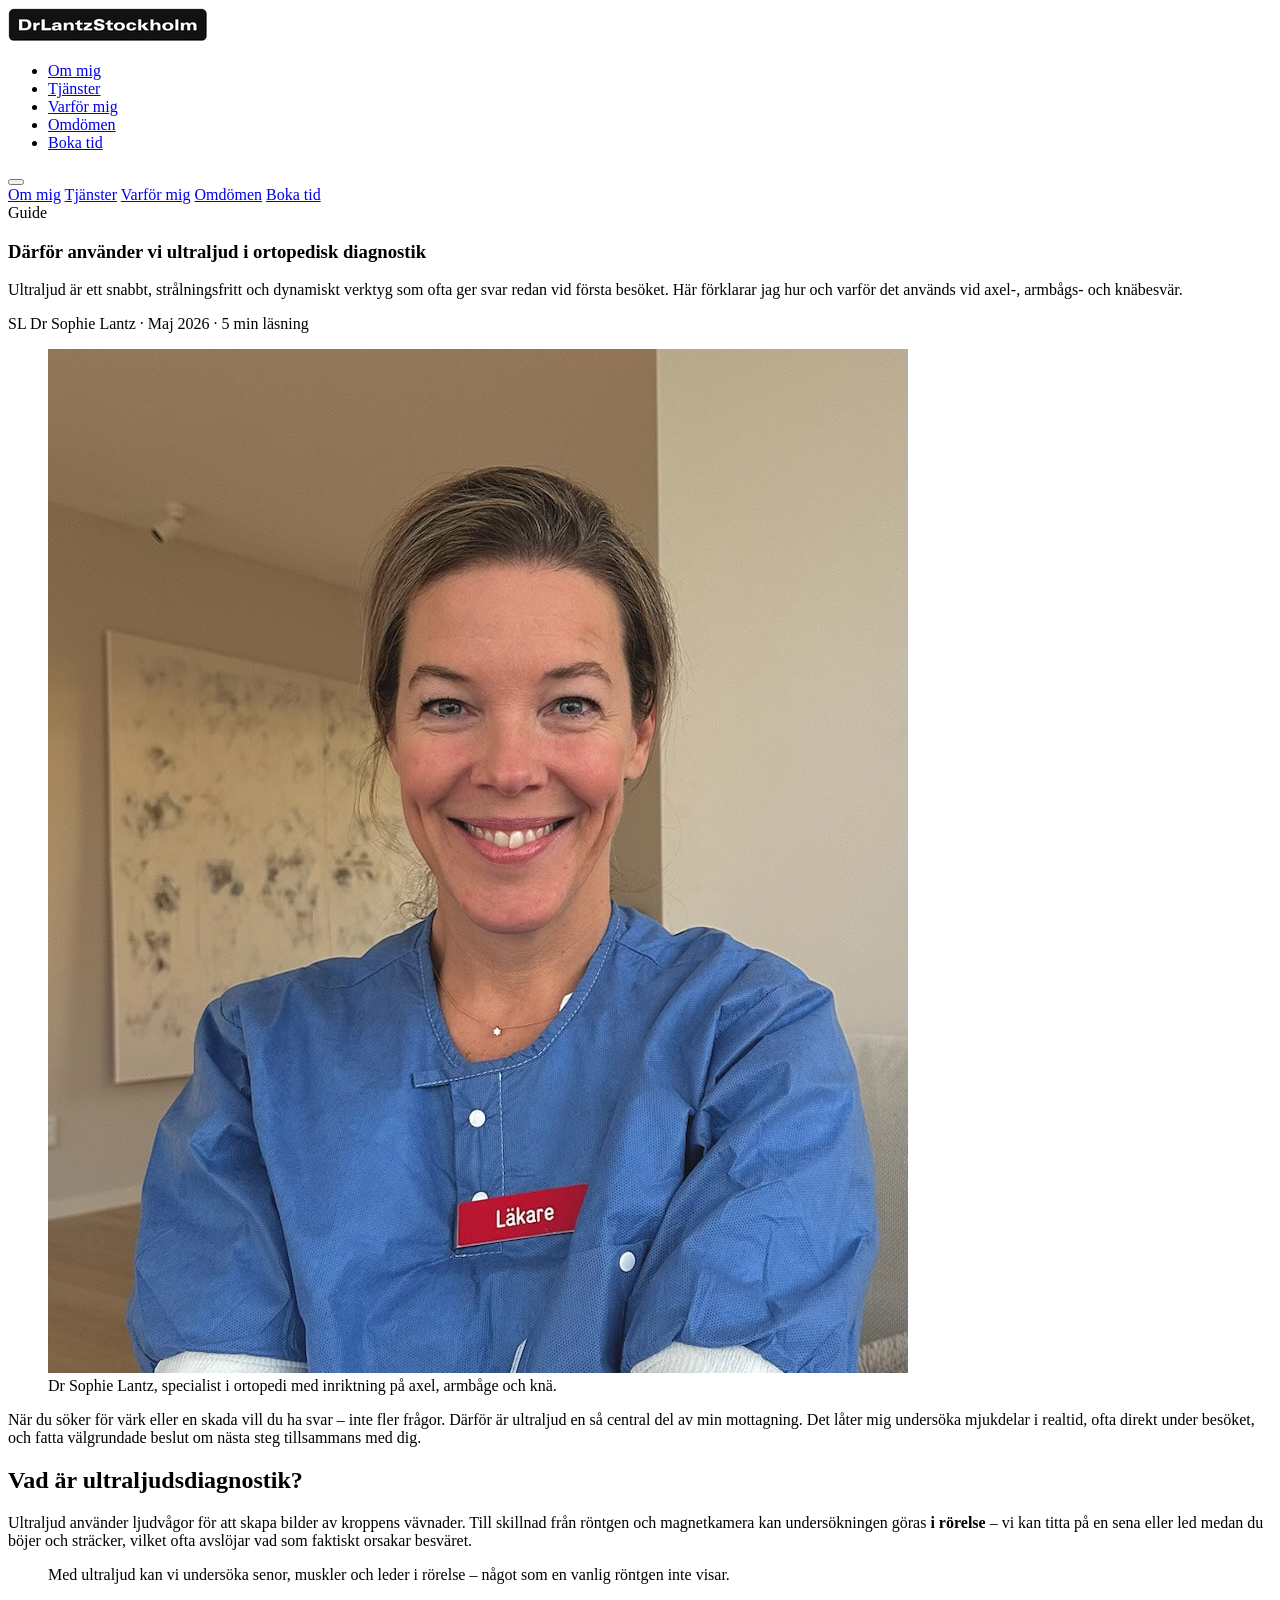
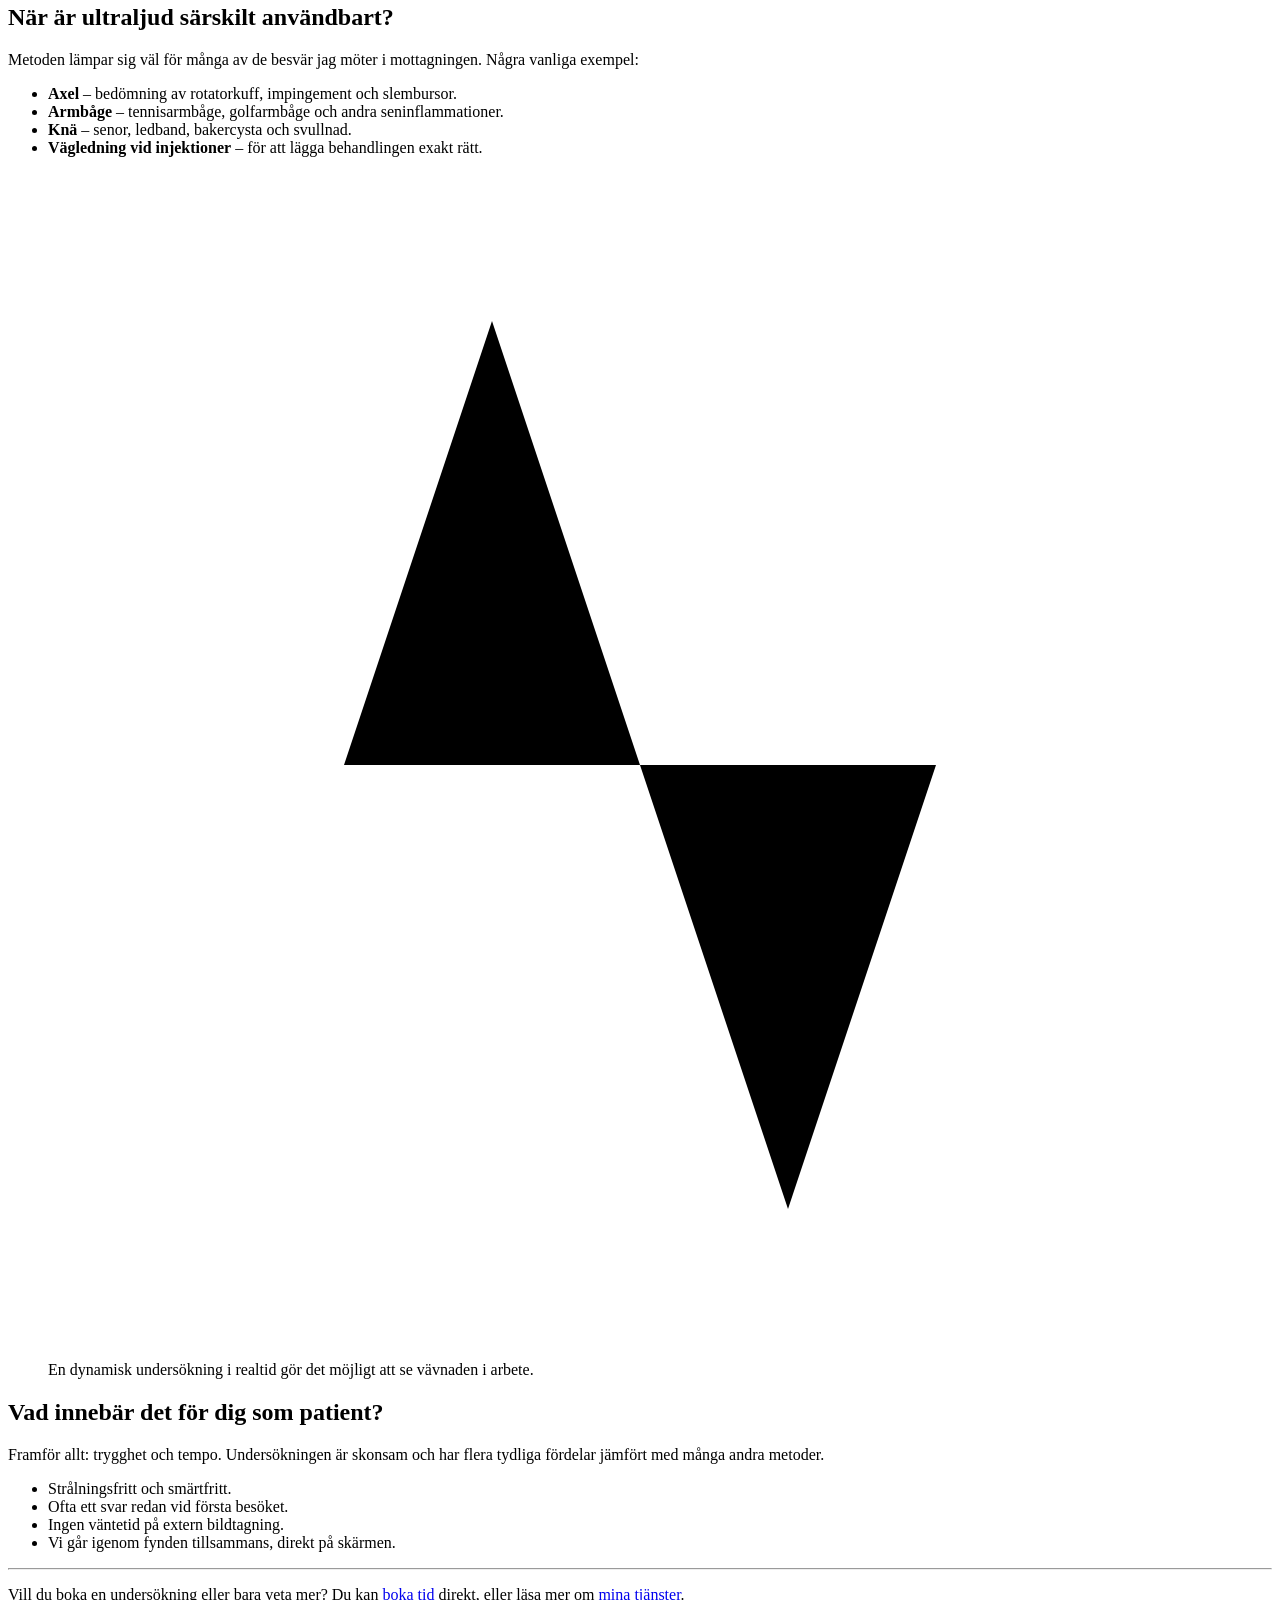
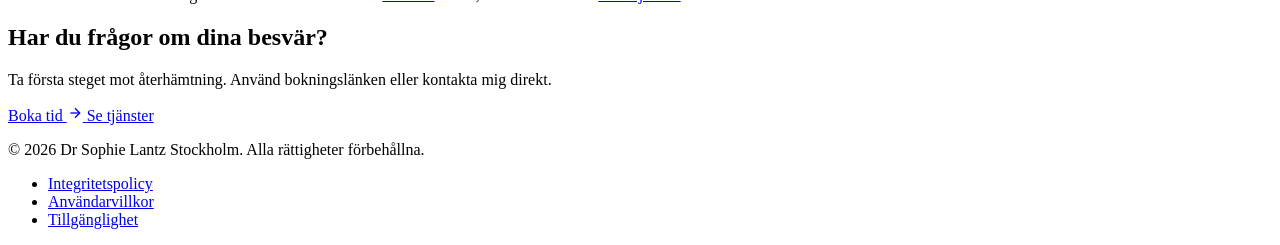
==== commit 4500934e: "Publish: prefix root-relative paths with /klar-clinic-ds for GitHub Pages" ====
--- a/artikel.html
+++ b/artikel.html
@@ -1,11 +1,9 @@
-<!DOCTYPE html>
-<html lang="sv">
-<head>
+<!DOCTYPE html><html lang="sv"><head>
   <meta charset="UTF-8">
   <meta name="viewport" content="width=device-width, initial-scale=1.0">
   <title>Därför använder vi ultraljud i ortopedisk diagnostik — Dr Sophie Lantz Stockholm</title>
   <meta name="description" content="Ultraljud är ett snabbt, strålningsfritt och dynamiskt verktyg som ofta ger svar redan vid första besöket. Så används det vid axel-, armbågs- och knäbesvär.">
-  <link rel="stylesheet" href="/style.css">
+  <link rel="stylesheet" href="/klar-clinic-ds/style.css">
 </head>
 <body>
 
@@ -243,5 +241,6 @@
     })();
   </script>
 
-</body>
-</html>
+
+
+</body></html>
